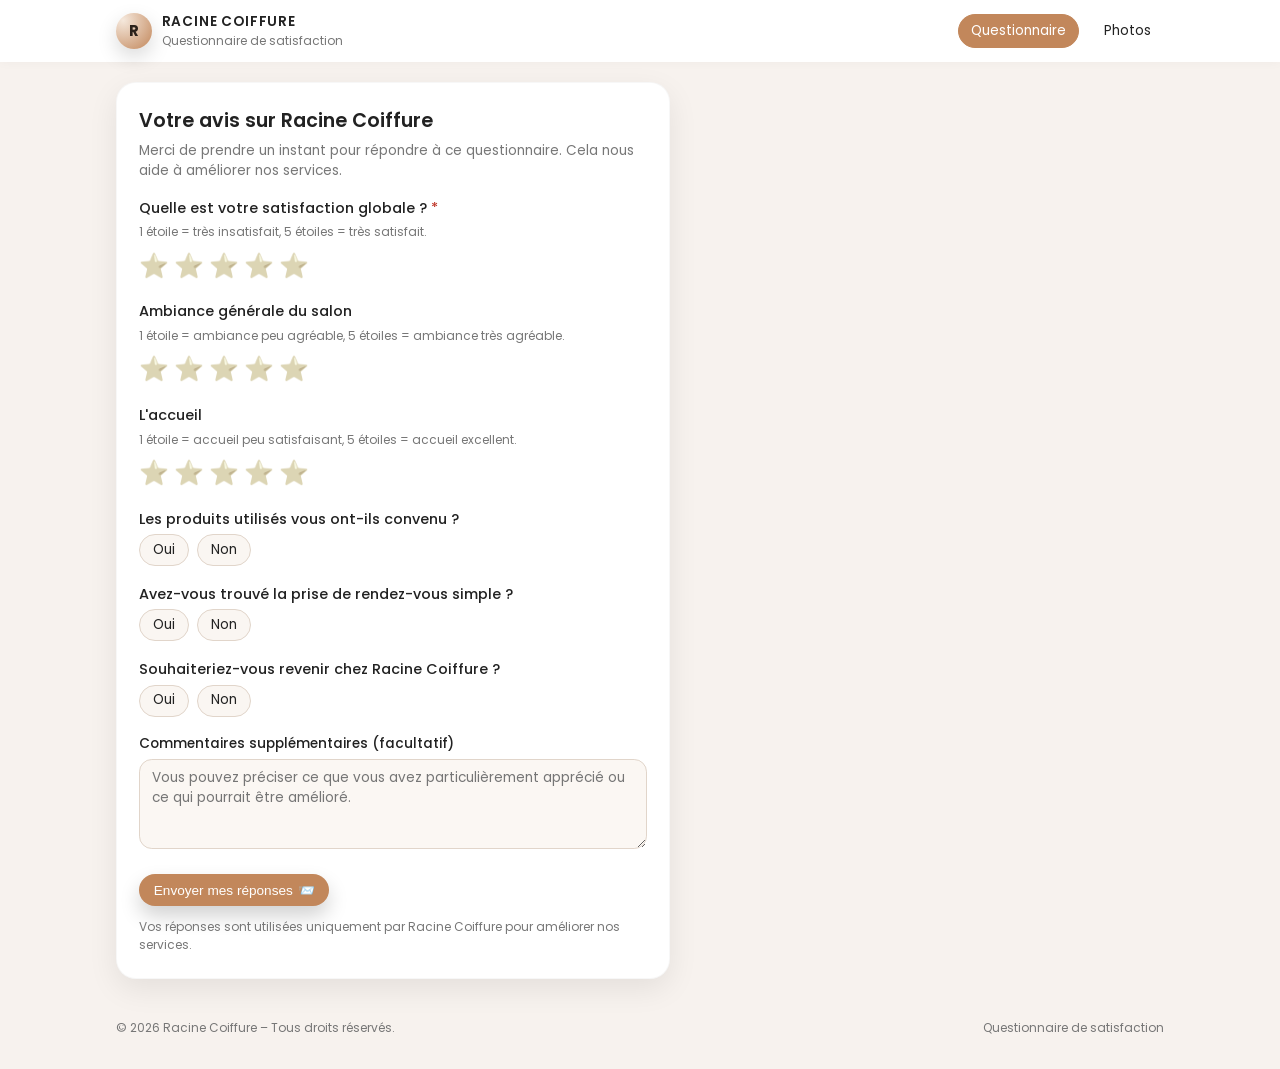
==== index.html @ 01e854f7 "modif lien script" ====
<!DOCTYPE html>
<html lang="fr">
<head>
  <meta charset="UTF-8" />
  <title>Racine Coiffure - Questionnaire de satisfaction</title>
  <meta name="viewport" content="width=device-width, initial-scale=1" />
  <meta name="description" content="Questionnaire de satisfaction Racine Coiffure." />

  <link rel="preconnect" href="https://fonts.googleapis.com">
  <link rel="preconnect" href="https://fonts.gstatic.com" crossorigin>
  <link href="https://fonts.googleapis.com/css2?family=Poppins:wght@300;400;500;600&display=swap" rel="stylesheet">

  <link rel="stylesheet" href="style.css">
</head>
<body>
  <!-- Header -->
  <header>
    <div class="header-inner">
      <div class="logo">
        <div class="logo-mark">R</div>
        <div class="logo-text">
          <span>Racine Coiffure</span>
          <span>Questionnaire de satisfaction</span>
        </div>
      </div>
      <nav class="main-nav">
        <a href="index.html" class="nav-link nav-link-active">Questionnaire</a>
        <a href="photos.html" class="nav-link">Photos</a>
      </nav>
    </div>
  </header>

  <main>
    <!-- Questionnaire uniquement -->
    <section id="enquete" class="card">
      <div class="card-header">
        <h1 class="card-title">Votre avis sur Racine Coiffure</h1>
        <p class="card-subtitle">
          Merci de prendre un instant pour répondre à ce questionnaire. Cela nous aide à améliorer nos services.
        </p>
      </div>

      <form
        id="surveyForm"
        novalidate
        action="https://script.google.com/macros/s/AKfycbyKgToUKzTLVcOclzdDYde37kdrP4rEwqYf3boz20fJmwS_ALIc5QPy9idqhuonbzZ2/exec"
        method="POST"
      >
        <!-- Satisfaction globale -->
        <fieldset>
          <legend>
            Quelle est votre satisfaction globale ? <span class="required">*</span>
          </legend>
          <p class="hint">1 étoile = très insatisfait, 5 étoiles = très satisfait.</p>
          <div class="stars" data-required="true">
            <!-- 1 à gauche, 5 à droite -->
            <input type="radio" name="rating_global" id="rating_global_1" value="1">
            <label for="rating_global_1" data-value="1">⭐</label>

            <input type="radio" name="rating_global" id="rating_global_2" value="2">
            <label for="rating_global_2" data-value="2">⭐</label>

            <input type="radio" name="rating_global" id="rating_global_3" value="3">
            <label for="rating_global_3" data-value="3">⭐</label>

            <input type="radio" name="rating_global" id="rating_global_4" value="4">
            <label for="rating_global_4" data-value="4">⭐</label>

            <input type="radio" name="rating_global" id="rating_global_5" value="5">
            <label for="rating_global_5" data-value="5">⭐</label>
          </div>
          <div class="error-inline" data-error-for="rating_global">
            Merci de renseigner votre satisfaction globale.
          </div>
        </fieldset>

        <!-- Ambiance générale -->
        <fieldset>
          <legend>Ambiance générale du salon</legend>
          <p class="hint">1 étoile = ambiance peu agréable, 5 étoiles = ambiance très agréable.</p>
          <div class="stars">
            <input type="radio" name="rating_ambiance" id="rating_ambiance_1" value="1">
            <label for="rating_ambiance_1" data-value="1">⭐</label>

            <input type="radio" name="rating_ambiance" id="rating_ambiance_2" value="2">
            <label for="rating_ambiance_2" data-value="2">⭐</label>

            <input type="radio" name="rating_ambiance" id="rating_ambiance_3" value="3">
            <label for="rating_ambiance_3" data-value="3">⭐</label>

            <input type="radio" name="rating_ambiance" id="rating_ambiance_4" value="4">
            <label for="rating_ambiance_4" data-value="4">⭐</label>

            <input type="radio" name="rating_ambiance" id="rating_ambiance_5" value="5">
            <label for="rating_ambiance_5" data-value="5">⭐</label>
          </div>
        </fieldset>

        <!-- Accueil -->
        <fieldset>
          <legend>L'accueil</legend>
          <p class="hint">1 étoile = accueil peu satisfaisant, 5 étoiles = accueil excellent.</p>
          <div class="stars">
            <input type="radio" name="rating_accueil" id="rating_accueil_1" value="1">
            <label for="rating_accueil_1" data-value="1">⭐</label>

            <input type="radio" name="rating_accueil" id="rating_accueil_2" value="2">
            <label for="rating_accueil_2" data-value="2">⭐</label>

            <input type="radio" name="rating_accueil" id="rating_accueil_3" value="3">
            <label for="rating_accueil_3" data-value="3">⭐</label>

            <input type="radio" name="rating_accueil" id="rating_accueil_4" value="4">
            <label for="rating_accueil_4" data-value="4">⭐</label>

            <input type="radio" name="rating_accueil" id="rating_accueil_5" value="5">
            <label for="rating_accueil_5" data-value="5">⭐</label>
          </div>
        </fieldset>

        <!-- Produits utilisés -->
        <fieldset>
          <legend>Les produits utilisés vous ont-ils convenu ?</legend>
          <div class="yesno-group">
            <label class="yesno-option">
              <input type="radio" name="produits_ok" value="oui">
              <span>Oui</span>
            </label>
            <label class="yesno-option">
              <input type="radio" name="produits_ok" value="non">
              <span>Non</span>
            </label>
          </div>
        </fieldset>

        <!-- Prise de rendez-vous -->
        <fieldset>
          <legend>Avez-vous trouvé la prise de rendez-vous simple ?</legend>
          <div class="yesno-group">
            <label class="yesno-option">
              <input type="radio" name="prise_rdv_ok" value="oui">
              <span>Oui</span>
            </label>
            <label class="yesno-option">
              <input type="radio" name="prise_rdv_ok" value="non">
              <span>Non</span>
            </label>
          </div>
        </fieldset>

        <!-- Souhait de revenir -->
        <fieldset>
          <legend>Souhaiteriez-vous revenir chez Racine Coiffure ?</legend>
          <div class="yesno-group">
            <label class="yesno-option">
              <input type="radio" name="revenir" value="oui">
              <span>Oui</span>
            </label>
            <label class="yesno-option">
              <input type="radio" name="revenir" value="non">
              <span>Non</span>
            </label>
          </div>
        </fieldset>

        <!-- Commentaires libres -->
        <div class="form-group">
          <label for="commentaires">
            Commentaires supplémentaires (facultatif)
          </label>
          <textarea id="commentaires" name="commentaires"
            placeholder="Vous pouvez préciser ce que vous avez particulièrement apprécié ou ce qui pourrait être amélioré."></textarea>
        </div>

        <!-- Bouton -->
        <div class="form-footer">
          <button type="submit" class="btn-primary">
            Envoyer mes réponses
            <span>📨</span>
          </button>
          <div id="formSuccess" class="success" aria-live="polite">
            <span>Merci, votre réponse a bien été enregistrée.</span>
          </div>
          <div id="formError" class="error-inline" style="margin-top:0;">
            Une erreur est survenue lors de l’envoi. Merci de réessayer plus tard.
          </div>
          <p class="small">
            Vos réponses sont utilisées uniquement par Racine Coiffure pour améliorer nos services.
          </p>
        </div>
      </form>
    </section>
  </main>

  <footer>
    <span>© <span id="year"></span> Racine Coiffure – Tous droits réservés.</span>
    <span>Questionnaire de satisfaction</span>
  </footer>

  <script src="app.js"></script>
</body>
</html>
---- style.css ----
:root {
  --primary: #c2875b;
  --primary-dark: #9e6a43;
  --bg: #f7f2ee;
  --text: #222222;
  --muted: #777777;
  --radius-lg: 1.25rem;
  --shadow-soft: 0 10px 30px rgba(0,0,0,0.08);
}

* {
  box-sizing: border-box;
  margin: 0;
  padding: 0;
}

body {
  font-family: "Poppins", system-ui, -apple-system, BlinkMacSystemFont, sans-serif;
  background: var(--bg);
  color: var(--text);
  line-height: 1.5;
}

a {
  color: inherit;
  text-decoration: none;
}

/* Header */
header {
  background: #ffffff;
  box-shadow: 0 1px 10px rgba(0,0,0,0.03);
}

.header-inner {
  max-width: 1080px;
  margin: 0 auto;
  padding: 0.75rem 1rem;
  display: flex;
  align-items: center;
  justify-content: space-between;
  gap: 1rem;
}

.logo {
  display: flex;
  align-items: center;
  gap: 0.6rem;
}

.logo-mark {
  width: 36px;
  height: 36px;
  border-radius: 999px;
  background: radial-gradient(circle at 20% 20%, #f5e8dc, #c2875b);
  display: flex;
  align-items: center;
  justify-content: center;
  font-weight: 700;
  color: #2b211a;
  box-shadow: 0 8px 20px rgba(0,0,0,0.15);
  font-size: 0.95rem;
}

.logo-text {
  display: flex;
  flex-direction: column;
}

.logo-text span:first-child {
  font-weight: 600;
  letter-spacing: 0.06em;
  font-size: 0.85rem;
  text-transform: uppercase;
}

.logo-text span:last-child {
  font-size: 0.75rem;
  color: var(--muted);
}

.main-nav {
  display: flex;
  align-items: center;
  gap: 0.75rem;
}

.nav-link {
  font-size: 0.85rem;
  padding: 0.35rem 0.75rem;
  border-radius: 999px;
  border: 1px solid transparent;
  background: transparent;
  transition: background 0.1s ease, border-color 0.1s ease, color 0.1s ease;
  white-space: nowrap;
}

.nav-link:hover {
  background: #f3ebe4;
  border-color: #e2d5ca;
}

.nav-link-active {
  background: var(--primary);
  border-color: var(--primary);
  color: #ffffff;
}

/* Bouton principal */
.btn-primary {
  background: var(--primary);
  border: none;
  color: white;
  font-size: 0.85rem;
  padding: 0.5rem 0.9rem;
  border-radius: 999px;
  cursor: pointer;
  display: inline-flex;
  align-items: center;
  gap: 0.3rem;
  box-shadow: 0 10px 20px rgba(0,0,0,0.18);
  transition: transform 0.1s ease, box-shadow 0.1s ease, background 0.1s ease;
  white-space: nowrap;
}

.btn-primary:hover {
  background: var(--primary-dark);
  transform: translateY(-1px);
  box-shadow: 0 14px 24px rgba(0,0,0,0.2);
}

.btn-primary:active {
  transform: translateY(0);
  box-shadow: 0 8px 16px rgba(0,0,0,0.18);
}

/* Layout global */
main {
  max-width: 1080px;
  margin: 1.25rem auto 2.5rem auto;
  padding: 0 1rem;
  display: grid;
  grid-template-columns: minmax(0, 1.2fr) minmax(0, 1fr);
  gap: 2rem;
}

/* Sur mobile : une seule colonne, questionnaire en premier */
@media (max-width: 900px) {
  main {
    grid-template-columns: minmax(0, 1fr);
    gap: 1.5rem;
  }

  .card {
    order: 1;
  }

  .hero {
    order: 2;
  }

  .header-inner {
    flex-direction: column;
    align-items: flex-start;
  }
}

@media (max-width: 600px) {
  .header-inner {
    align-items: center;
    text-align: center;
  }

  .logo {
    justify-content: center;
  }

  .main-nav {
    width: 100%;
    justify-content: center;
  }

  main {
    margin-top: 1rem;
  }
}

/* Section questionnaire / carte */
.card {
  background: #ffffff;
  border-radius: 1.25rem;
  padding: 1.25rem 1.1rem;
  box-shadow: var(--shadow-soft);
  border: 1px solid rgba(0,0,0,0.03);
}

@media (min-width: 901px) {
  .card {
    padding: 1.5rem 1.4rem;
  }
}

.card-header {
  margin-bottom: 1rem;
}

.card-title {
  font-size: 1.2rem;
  font-weight: 600;
}

.card-subtitle {
  font-size: 0.85rem;
  color: var(--muted);
  margin-top: 0.3rem;
}

/* Formulaire */
form {
  display: flex;
  flex-direction: column;
  gap: 1.1rem;
}

fieldset {
  border: none;
  padding: 0;
  margin: 0;
}

legend {
  font-size: 0.9rem;
  font-weight: 500;
  margin-bottom: 0.25rem;
}

.hint {
  font-size: 0.75rem;
  color: var(--muted);
  margin-bottom: 0.4rem;
}

/* Étoiles */
.stars {
  display: inline-flex;
  gap: 0.3rem;
  font-size: 1.5rem;
  cursor: pointer;
}

.stars input {
  display: none;
}
.stars label {
  filter: grayscale(0.8);
  transition: transform 0.1s ease, filter 0.1s ease;
}

/* Étoiles actives (clic) ou en survol (JS) */
.stars label.selected,
.stars label.hovered {
  filter: grayscale(0);
  transform: translateY(-1px) scale(1.05);
}


/* Oui / Non */
.yesno-group {
  display: inline-flex;
  gap: 0.5rem;
  flex-wrap: wrap;
}

.yesno-option {
  border-radius: 999px;
  border: 1px solid #e1d5ca;
  padding: 0.3rem 0.8rem;
  font-size: 0.85rem;
  display: inline-flex;
  align-items: center;
  cursor: pointer;
  background: #faf6f2;
  transition: background 0.1s ease, border-color 0.1s ease, transform 0.1s ease;
}

.yesno-option input {
  display: none;
}

.yesno-option.active {
  background: #f0e2d6;
  border-color: var(--primary);
  transform: translateY(-1px);
}

/* Champ commentaires */
.form-group {
  display: flex;
  flex-direction: column;
  gap: 0.25rem;
  font-size: 0.85rem;
}

.form-group label {
  font-weight: 500;
}

textarea {
  border-radius: 0.8rem;
  border: 1px solid #e1d5ca;
  padding: 0.55rem 0.7rem;
  font-family: inherit;
  font-size: 0.85rem;
  outline: none;
  background: #fbf7f3;
  transition: border-color 0.1s ease, box-shadow 0.1s ease, background 0.1s ease;
  min-height: 90px;
  resize: vertical;
}

textarea:focus {
  border-color: var(--primary);
  box-shadow: 0 0 0 1.5px rgba(194,135,91,0.25);
  background: #ffffff;
}

.required {
  color: #c0392b;
}

/* Pied du formulaire */
.form-footer {
  margin-top: 0.5rem;
  display: flex;
  align-items: center;
  gap: 0.75rem;
  flex-wrap: wrap;
  justify-content: flex-start;
}

@media (max-width: 600px) {
  .form-footer {
    flex-direction: column;
    align-items: flex-start;
  }
}

.small {
  font-size: 0.75rem;
  color: var(--muted);
}

.success {
  font-size: 0.8rem;
  color: #1b8a4c;
  display: none;
}

.success.visible {
  display: inline-flex;
  align-items: center;
  gap: 0.35rem;
}

.error-inline {
  display: none;
  font-size: 0.75rem;
  color: #c0392b;
  margin-top: 0.15rem;
}

.error-inline.visible {
  display: block;
}

/* Section hero (à côté du questionnaire) */
.hero {
  display: flex;
  flex-direction: column;
  gap: 1.2rem;
}

.hero-title {
  font-size: clamp(1.3rem, 3.5vw, 1.9rem);
  font-weight: 600;
}

.hero-subtitle {
  font-size: 0.9rem;
  color: var(--muted);
  max-width: 32rem;
}

.hero-photo-grid {
  display: grid;
  grid-template-columns: 1.2fr 1fr;
  gap: 0.5rem;
  align-items: stretch;
}

.hero-photo-grid img {
  width: 100%;
  height: 100%;
  object-fit: cover;
  border-radius: var(--radius-lg);
  box-shadow: var(--shadow-soft);
}

@media (max-width: 600px) {
  .hero-photo-grid {
    grid-template-columns: 1fr;
  }

  .hero-photo-grid img:first-child {
    height: 220px;
  }

  .hero-photo-grid img:last-child {
    height: 160px;
  }
}

.hero-note {
  font-size: 0.8rem;
  color: var(--muted);
}

/* Page photos */
.main-photos {
  max-width: 1080px;
  margin: 1.25rem auto 2.5rem auto;
  padding: 0 1rem;
}

.card-photos {
  display: flex;
  flex-direction: column;
  gap: 1.2rem;
}

.photo-grid {
  display: grid;
  grid-template-columns: repeat(2, minmax(0, 1fr));
  gap: 1rem;
}

@media (max-width: 700px) {
  .photo-grid {
    grid-template-columns: minmax(0, 1fr);
  }
}

.photo-item {
  border-radius: 1rem;
  overflow: hidden;
  background: #faf6f2;
  box-shadow: var(--shadow-soft);
  display: flex;
  flex-direction: column;
}

.photo-item img {
  width: 100%;
  height: 210px;
  object-fit: cover;
}

.photo-item figcaption {
  padding: 0.6rem 0.8rem;
  font-size: 0.85rem;
  color: #4b3a2e;
}

.photo-note {
  font-size: 0.8rem;
  color: var(--muted);
}

/* Footer */
footer {
  max-width: 1080px;
  margin: 0 auto 2rem auto;
  padding: 0 1rem;
  font-size: 0.75rem;
  color: var(--muted);
  display: flex;
  justify-content: space-between;
  gap: 0.5rem;
  flex-wrap: wrap;
}
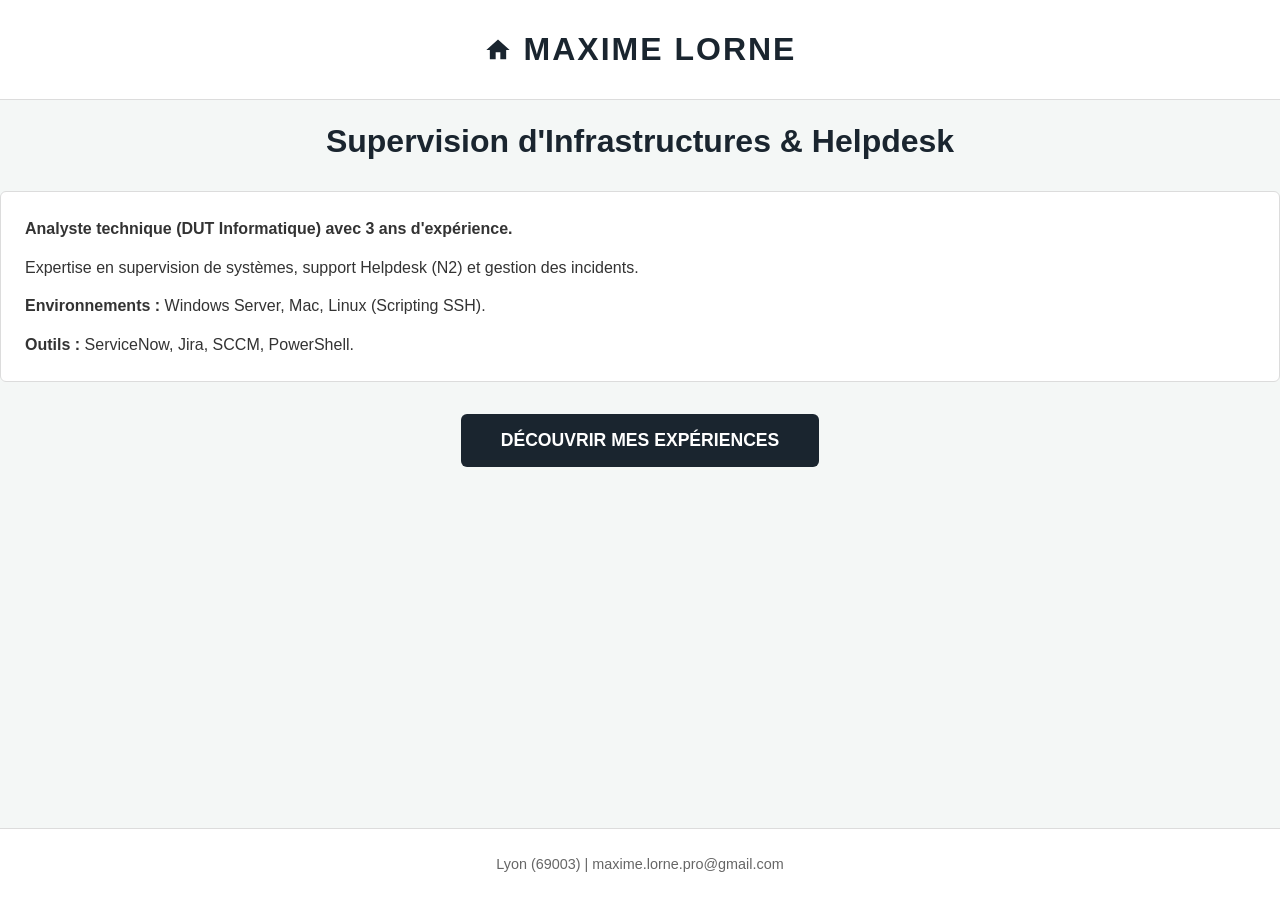
==== commit c860501b: "premier commit" ====
--- a/index.html
+++ b/index.html
@@ -1,202 +1,96 @@
 <!DOCTYPE html>
 <html lang="fr">
 <head>
-  <meta charset="UTF-8" />
-  <title>Racine Coiffure - Questionnaire de satisfaction</title>
-  <meta name="viewport" content="width=device-width, initial-scale=1" />
-  <meta name="description" content="Questionnaire de satisfaction Racine Coiffure." />
-
-  <link rel="preconnect" href="https://fonts.googleapis.com">
-  <link rel="preconnect" href="https://fonts.gstatic.com" crossorigin>
-  <link href="https://fonts.googleapis.com/css2?family=Poppins:wght@300;400;500;600&display=swap" rel="stylesheet">
-
-  <link rel="stylesheet" href="style.css">
+    <meta charset="UTF-8">
+    <meta name="viewport" content="width=device-width, initial-scale=1.0">
+    <title>Maxime Lorne - Portfolio</title>
+    <link rel="stylesheet" href="css/style.css">
 </head>
 <body>
-  <!-- Header -->
-  <header>
-    <div class="header-inner">
-      <div class="logo">
-        <div class="logo-mark">R</div>
-        <div class="logo-text">
-          <span>Racine Coiffure</span>
-          <span>Questionnaire de satisfaction</span>
+    <header>
+        <div class="header-content" id="btn-home">
+            <svg viewBox="0 0 24 24" class="home-icon">
+                <path d="M10 20v-6h4v6h5v-8h3L12 3 2 12h3v8z"/>
+            </svg>
+            <h1>MAXIME LORNE</h1>
         </div>
-      </div>
-      <nav class="main-nav">
-        <a href="index.html" class="nav-link nav-link-active">Questionnaire</a>
-        <a href="photos.html" class="nav-link">Photos</a>
-      </nav>
-    </div>
-  </header>
+    </header>
 
-  <main>
-    <!-- Questionnaire uniquement -->
-    <section id="enquete" class="card">
-      <div class="card-header">
-        <h1 class="card-title">Votre avis sur Racine Coiffure</h1>
-        <p class="card-subtitle">
-          Merci de prendre un instant pour répondre à ce questionnaire. Cela nous aide à améliorer nos services.
-        </p>
-      </div>
+    <main id="main-content">
+        <section id="vue-accueil" class="view active">
+            <div class="hero">
+                <h2>Supervision d'Infrastructures & Helpdesk</h2>
+                <div class="summary">
+                    <p><strong>Analyste technique (DUT Informatique) avec 3 ans d'expérience.</strong></p>
+                    <p>Expertise en supervision de systèmes, support Helpdesk (N2) et gestion des incidents.</p>
+                    <p><strong>Environnements :</strong> Windows Server, Mac, Linux (Scripting SSH).</p>
+                    <p><strong>Outils :</strong> ServiceNow, Jira, SCCM, PowerShell.</p>
+                </div>
+                <button id="btn-go-exp" class="cta-button">Découvrir mes Expériences</button>
+            </div>
+        </section>
 
-      <form
-        id="surveyForm"
-        novalidate
-        action="https://script.google.com/macros/s/AKfycbyKgToUKzTLVcOclzdDYde37kdrP4rEwqYf3boz20fJmwS_ALIc5QPy9idqhuonbzZ2/exec"
-        method="POST"
-      >
-        <!-- Satisfaction globale -->
-        <fieldset>
-          <legend>
-            Quelle est votre satisfaction globale ? <span class="required">*</span>
-          </legend>
-          <p class="hint">1 étoile = très insatisfait, 5 étoiles = très satisfait.</p>
-          <div class="stars" data-required="true">
-            <!-- 1 à gauche, 5 à droite -->
-            <input type="radio" name="rating_global" id="rating_global_1" value="1">
-            <label for="rating_global_1" data-value="1">⭐</label>
+        <section id="vue-experiences" class="view">
+            <h2>MES EXPÉRIENCES</h2>
+            
+            <nav class="exp-nav">
+                <button class="tab-btn" data-target="exp-areva">AREVA</button>
+                <button class="tab-btn" data-target="exp-airbus">AIRBUS</button>
+                <button class="tab-btn" data-target="exp-isi">ISI SOLUTIONS</button>
+                <button class="tab-btn active" data-target="exp-enedis">ENEDIS</button>
+            </nav>
 
-            <input type="radio" name="rating_global" id="rating_global_2" value="2">
-            <label for="rating_global_2" data-value="2">⭐</label>
+            <div class="exp-content-area">
+                
+                <div id="exp-areva" class="exp-pane">
+                    <h3>RÉFÉRENT ACTIVE DIRECTORY @ SPIE (Client : Areva)</h3>
+                    <p class="dates">Août 2021 - Septembre 2022</p>
+                    <ul>
+                        <li>Gestion et administration de l'Active Directory.</li>
+                        <li>Déploiement et installation logicielle via SCCM.</li>
+                        <li>Support sur un très large périmètre utilisateur.</li>
+                    </ul>
+                </div>
 
-            <input type="radio" name="rating_global" id="rating_global_3" value="3">
-            <label for="rating_global_3" data-value="3">⭐</label>
+                <div id="exp-airbus" class="exp-pane">
+                    <h3>SUPPORT IT N1/N2 @ SII (Client : Airbus DS)</h3>
+                    <p class="dates">Novembre 2023 - Mars 2024</p>
+                    <ul>
+                        <li>Support technique aux utilisateurs (Niveaux 1 et 2).</li>
+                        <li>Accompagnement et migration d'environnements vers Office 365.</li>
+                        <li>Masterisation de postes clients et configuration.</li>
+                        <li>Automatisation de tâches et scripting via PowerShell.</li>
+                    </ul>
+                </div>
 
-            <input type="radio" name="rating_global" id="rating_global_4" value="4">
-            <label for="rating_global_4" data-value="4">⭐</label>
+                <div id="exp-isi" class="exp-pane">
+                    <h3>TECHNICIEN SUPPORT N2 @ ISI SOLUTIONS</h3>
+                    <p class="dates">Décembre 2024 - Mars 2025</p>
+                    <ul>
+                        <li>Support informatique à distance sur environnements Windows et Mac.</li>
+                        <li>Gestion en autonomie du pôle d'assistance.</li>
+                        <li>Résolution d'incidents serveurs et administration des sessions RDS.</li>
+                    </ul>
+                </div>
 
-            <input type="radio" name="rating_global" id="rating_global_5" value="5">
-            <label for="rating_global_5" data-value="5">⭐</label>
-          </div>
-          <div class="error-inline" data-error-for="rating_global">
-            Merci de renseigner votre satisfaction globale.
-          </div>
-        </fieldset>
+                <div id="exp-enedis" class="exp-pane active">
+                    <h3>SUPERVISEUR IT @ HELPLINE (Client : Enedis, Welink)</h3>
+                    <p class="dates">Juin 2025 - Mai 2026</p>
+                    <ul>
+                        <li>Monitoring global d'infrastructures en environnement Windows.</li>
+                        <li>Gestion proactive des alertes et pilotage d'incidents via ServiceNow.</li>
+                        <li>Exécution de scripts SSH pour la maintenance et la vérification des serveurs.</li>
+                        <li>Environnement critique : roulements 3x8, 7j/7, gestion de crise.</li>
+                        <li><a href="recommandation.pdf" target="_blank" class="link-reco">[Consulter la Lettre de Recommandation]</a></li>
+                    </ul>
+                </div>
 
-        <!-- Ambiance générale -->
-        <fieldset>
-          <legend>Ambiance générale du salon</legend>
-          <p class="hint">1 étoile = ambiance peu agréable, 5 étoiles = ambiance très agréable.</p>
-          <div class="stars">
-            <input type="radio" name="rating_ambiance" id="rating_ambiance_1" value="1">
-            <label for="rating_ambiance_1" data-value="1">⭐</label>
+            </div>
+        </section>
+    </main>
 
-            <input type="radio" name="rating_ambiance" id="rating_ambiance_2" value="2">
-            <label for="rating_ambiance_2" data-value="2">⭐</label>
+    <footer>
+        <p>Lyon (69003) | maxime.lorne.pro@gmail.com</p>
+    </footer>
 
-            <input type="radio" name="rating_ambiance" id="rating_ambiance_3" value="3">
-            <label for="rating_ambiance_3" data-value="3">⭐</label>
-
-            <input type="radio" name="rating_ambiance" id="rating_ambiance_4" value="4">
-            <label for="rating_ambiance_4" data-value="4">⭐</label>
-
-            <input type="radio" name="rating_ambiance" id="rating_ambiance_5" value="5">
-            <label for="rating_ambiance_5" data-value="5">⭐</label>
-          </div>
-        </fieldset>
-
-        <!-- Accueil -->
-        <fieldset>
-          <legend>L'accueil</legend>
-          <p class="hint">1 étoile = accueil peu satisfaisant, 5 étoiles = accueil excellent.</p>
-          <div class="stars">
-            <input type="radio" name="rating_accueil" id="rating_accueil_1" value="1">
-            <label for="rating_accueil_1" data-value="1">⭐</label>
-
-            <input type="radio" name="rating_accueil" id="rating_accueil_2" value="2">
-            <label for="rating_accueil_2" data-value="2">⭐</label>
-
-            <input type="radio" name="rating_accueil" id="rating_accueil_3" value="3">
-            <label for="rating_accueil_3" data-value="3">⭐</label>
-
-            <input type="radio" name="rating_accueil" id="rating_accueil_4" value="4">
-            <label for="rating_accueil_4" data-value="4">⭐</label>
-
-            <input type="radio" name="rating_accueil" id="rating_accueil_5" value="5">
-            <label for="rating_accueil_5" data-value="5">⭐</label>
-          </div>
-        </fieldset>
-
-        <!-- Produits utilisés -->
-        <fieldset>
-          <legend>Les produits utilisés vous ont-ils convenu ?</legend>
-          <div class="yesno-group">
-            <label class="yesno-option">
-              <input type="radio" name="produits_ok" value="oui">
-              <span>Oui</span>
-            </label>
-            <label class="yesno-option">
-              <input type="radio" name="produits_ok" value="non">
-              <span>Non</span>
-            </label>
-          </div>
-        </fieldset>
-
-        <!-- Prise de rendez-vous -->
-        <fieldset>
-          <legend>Avez-vous trouvé la prise de rendez-vous simple ?</legend>
-          <div class="yesno-group">
-            <label class="yesno-option">
-              <input type="radio" name="prise_rdv_ok" value="oui">
-              <span>Oui</span>
-            </label>
-            <label class="yesno-option">
-              <input type="radio" name="prise_rdv_ok" value="non">
-              <span>Non</span>
-            </label>
-          </div>
-        </fieldset>
-
-        <!-- Souhait de revenir -->
-        <fieldset>
-          <legend>Souhaiteriez-vous revenir chez Racine Coiffure ?</legend>
-          <div class="yesno-group">
-            <label class="yesno-option">
-              <input type="radio" name="revenir" value="oui">
-              <span>Oui</span>
-            </label>
-            <label class="yesno-option">
-              <input type="radio" name="revenir" value="non">
-              <span>Non</span>
-            </label>
-          </div>
-        </fieldset>
-
-        <!-- Commentaires libres -->
-        <div class="form-group">
-          <label for="commentaires">
-            Commentaires supplémentaires (facultatif)
-          </label>
-          <textarea id="commentaires" name="commentaires"
-            placeholder="Vous pouvez préciser ce que vous avez particulièrement apprécié ou ce qui pourrait être amélioré."></textarea>
-        </div>
-
-        <!-- Bouton -->
-        <div class="form-footer">
-          <button type="submit" class="btn-primary">
-            Envoyer mes réponses
-            <span>📨</span>
-          </button>
-          <div id="formSuccess" class="success" aria-live="polite">
-            <span>Merci, votre réponse a bien été enregistrée.</span>
-          </div>
-          <div id="formError" class="error-inline" style="margin-top:0;">
-            Une erreur est survenue lors de l’envoi. Merci de réessayer plus tard.
-          </div>
-          <p class="small">
-            Vos réponses sont utilisées uniquement par Racine Coiffure pour améliorer nos services.
-          </p>
-        </div>
-      </form>
-    </section>
-  </main>
-
-  <footer>
-    <span>© <span id="year"></span> Racine Coiffure – Tous droits réservés.</span>
-    <span>Questionnaire de satisfaction</span>
-  </footer>
-
-  <script src="app.js"></script>
-</body>
-</html>
+    <script src="js
--- a/css/style.css
+++ b/css/style.css
@@ -0,0 +1,149 @@
+/* VARIABLES GLOBALES */
+:root {
+    --primary-color: #1a252f;
+    --accent-color: #3498db;
+    --bg-color: #f4f7f6;
+    --surface-color: #ffffff;
+    --border-color: #dcdcdc;
+    --text-main: #333333;
+    --text-muted: #666666;
+}
+
+* { box-sizing: border-box; margin: 0; padding: 0; }
+
+body { 
+    font-family: -apple-system, BlinkMacSystemFont, "Segoe UI", Roboto, Helvetica, Arial, sans-serif; 
+    background-color: var(--bg-color); 
+    color: var(--text-main); 
+    line-height: 1.6; 
+    display: flex; 
+    flex-direction: column; 
+    min-height: 100vh; 
+}
+
+/* HEADER & FOOTER */
+header, footer { 
+    text-align: center; 
+    padding: 1.5rem 1rem; 
+    background-color: var(--surface-color); 
+    border-bottom: 1px solid var(--border-color); 
+}
+footer { 
+    border-bottom: none; 
+    border-top: 1px solid var(--border-color); 
+    margin-top: auto; 
+    color: var(--text-muted); 
+    font-size: 0.9rem; 
+}
+.header-content {
+    display: inline-flex;
+    align-items: center;
+    justify-content: center;
+    cursor: pointer;
+    transition: opacity 0.2s;
+}
+.header-content:active {
+    opacity: 0.7;
+}
+.home-icon {
+    width: 28px;
+    height: 28px;
+    margin-right: 12px;
+    fill: var(--primary-color);
+}
+header h1 { 
+    font-size: 1.5rem; 
+    letter-spacing: 2px; 
+    color: var(--primary-color); 
+    margin: 0;
+}
+
+/* SYSTEME DE VUES (Single Page Application) */
+.view { display: none; animation: fadeIn 0.3s ease-in-out; }
+.view.active { display: block; }
+@keyframes fadeIn { from { opacity: 0; transform: translateY(5px); } to { opacity: 1; transform: translateY(0); } }
+
+/* PAGE 1 : ACCUEIL */
+.hero { padding: 1rem 0; text-align: center; }
+.hero h2 { font-size: 1.5rem; margin-bottom: 1.5rem; color: var(--primary-color); }
+.summary { 
+    background: var(--surface-color); 
+    padding: 1.5rem; 
+    border-radius: 6px; 
+    border: 1px solid var(--border-color); 
+    margin-bottom: 2rem; 
+    text-align: left; 
+}
+.summary p { margin-bottom: 0.8rem; }
+.summary p:last-child { margin-bottom: 0; }
+
+.cta-button { 
+    display: block; 
+    width: 100%; 
+    padding: 1.2rem; 
+    font-size: 1.1rem; 
+    font-weight: bold; 
+    background-color: var(--primary-color); 
+    color: white; 
+    border: none; 
+    border-radius: 6px; 
+    cursor: pointer; 
+    text-transform: uppercase; 
+}
+.cta-button:active { background-color: var(--accent-color); }
+
+/* PAGE 2 : EXPERIENCES */
+#vue-experiences h2 { text-align: center; margin-bottom: 1.5rem; font-size: 1.3rem; color: var(--primary-color); letter-spacing: 1px; }
+
+.exp-nav { 
+    display: flex; 
+    overflow-x: auto; 
+    gap: 0.5rem; 
+    padding-bottom: 0.5rem; 
+    margin-bottom: 1.5rem; 
+    border-bottom: 2px solid var(--border-color); 
+    /* Améliore le scroll sur mobile */
+    -webkit-overflow-scrolling: touch; 
+    scrollbar-width: none; 
+}
+.exp-nav::-webkit-scrollbar { display: none; }
+
+.tab-btn { 
+    flex: 0 0 auto; 
+    padding: 0.8rem 1rem; 
+    background: transparent; 
+    border: none; 
+    font-size: 0.95rem; 
+    font-weight: 600; 
+    color: var(--text-muted); 
+    cursor: pointer; 
+    text-transform: uppercase; 
+    border-bottom: 3px solid transparent; 
+    margin-bottom: -2px; 
+}
+.tab-btn.active { color: var(--primary-color); border-bottom-color: var(--primary-color); }
+
+.exp-content-area { 
+    background: var(--surface-color); 
+    border: 1px solid var(--border-color); 
+    padding: 1.5rem; 
+}
+.exp-pane { display: none; }
+.exp-pane.active { display: block; }
+
+.exp-pane h3 { font-size: 1.1rem; margin-bottom: 0.2rem; color: var(--primary-color); }
+.dates { font-size: 0.9rem; color: var(--text-muted); margin-bottom: 1rem; }
+.exp-pane ul { padding-left: 1.2rem; margin-bottom: 1rem; }
+.exp-pane li { margin-bottom: 0.5rem; }
+.link-reco { display: inline-block; margin-top: 0.5rem; font-weight: bold; color: var(--accent-color); text-decoration: none; }
+
+/* ADAPTATION ORDINATEUR (Desktop) */
+@media (min-width: 768px) {
+    header h1 { font-size: 2rem; }
+    .hero h2 { font-size: 2rem; }
+    .cta-button { width: auto; padding: 1rem 2.5rem; margin: 0 auto; }
+    /* Centre les onglets et désactive le scroll horizontal */
+    .exp-nav { justify-content: center; overflow-x: visible; }
+    .exp-content-area { padding: 2.5rem; }
+    .exp-pane h3 { font-size: 1.3rem; }
+}
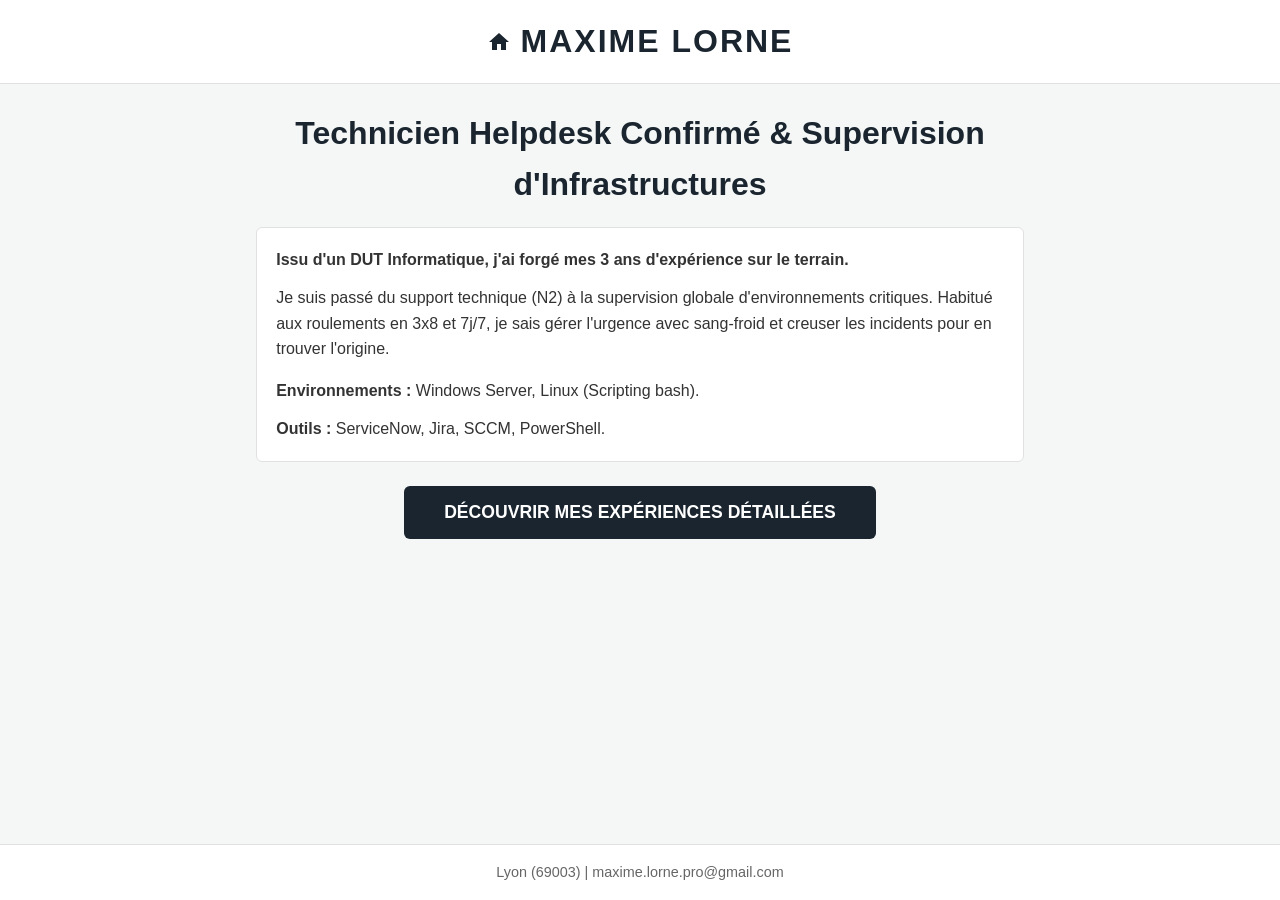
==== commit b0b85b0f: "bordures sur les côtés ajoutées" ====
--- a/index.html
+++ b/index.html
@@ -19,69 +19,80 @@
     <main id="main-content">
         <section id="vue-accueil" class="view active">
             <div class="hero">
-                <h2>Supervision d'Infrastructures & Helpdesk</h2>
+                <h2>Technicien Helpdesk Confirmé & Supervision d'Infrastructures</h2>
+                
                 <div class="summary">
-                    <p><strong>Analyste technique (DUT Informatique) avec 3 ans d'expérience.</strong></p>
-                    <p>Expertise en supervision de systèmes, support Helpdesk (N2) et gestion des incidents.</p>
-                    <p><strong>Environnements :</strong> Windows Server, Mac, Linux (Scripting SSH).</p>
+                    <p><strong>Issu d'un DUT Informatique, j'ai forgé mes 3 ans d'expérience sur le terrain.</strong></p>
+                    <p>Je suis passé du support technique (N2) à la supervision globale d'environnements critiques. Habitué aux roulements en 3x8 et 7j/7, je sais gérer l'urgence avec sang-froid et creuser les incidents pour en trouver l'origine.</p>
+                    
+                    <p style="margin-top: 1rem;"><strong>Environnements :</strong> Windows Server, Linux (Scripting bash).</p>
                     <p><strong>Outils :</strong> ServiceNow, Jira, SCCM, PowerShell.</p>
                 </div>
-                <button id="btn-go-exp" class="cta-button">Découvrir mes Expériences</button>
+                
+                <button id="btn-go-exp" class="cta-button">Découvrir mes Expériences Détaillées</button>
             </div>
         </section>
 
         <section id="vue-experiences" class="view">
-            <h2>MES EXPÉRIENCES</h2>
+            <h2 id="titre-experience-active">ENEDIS</h2>
             
             <nav class="exp-nav">
+                <button class="tab-btn" data-target="exp-enedis" style="display: none;">ENEDIS</button>
+                <button class="tab-btn" data-target="exp-isi">ISI SOLUTIONS</button>
+                <button class="tab-btn" data-target="exp-airbus">AIRBUS</button>
                 <button class="tab-btn" data-target="exp-areva">AREVA</button>
-                <button class="tab-btn" data-target="exp-airbus">AIRBUS</button>
-                <button class="tab-btn" data-target="exp-isi">ISI SOLUTIONS</button>
-                <button class="tab-btn active" data-target="exp-enedis">ENEDIS</button>
             </nav>
 
             <div class="exp-content-area">
                 
                 <div id="exp-areva" class="exp-pane">
-                    <h3>RÉFÉRENT ACTIVE DIRECTORY @ SPIE (Client : Areva)</h3>
+                    <h3>RÉFÉRENT ACTIVE DIRECTORY SPIE (Client : Areva, 30 000 utilisateurs) [TOULOUSE]</h3>
                     <p class="dates">Août 2021 - Septembre 2022</p>
                     <ul>
                         <li>Gestion et administration de l'Active Directory.</li>
                         <li>Déploiement et installation logicielle via SCCM.</li>
-                        <li>Support sur un très large périmètre utilisateur.</li>
+                        <li>Support N1 à distance sur un très large périmètre utilisateur.</li>
+                        <li>Rythme d'appel soutenu, 5 minutes par appel.</li>
                     </ul>
                 </div>
 
                 <div id="exp-airbus" class="exp-pane">
-                    <h3>SUPPORT IT N1/N2 @ SII (Client : Airbus DS)</h3>
+                    <h3>SUPPORT IT N1/N2 SII (Client : Airbus DS, 300 utilisateurs) [TOULOUSE]</h3>
                     <p class="dates">Novembre 2023 - Mars 2024</p>
                     <ul>
-                        <li>Support technique aux utilisateurs (Niveaux 1 et 2).</li>
+                        <li>Support technique aux utilisateurs (Niveaux 1 et 2) à distance et sur place.</li>
                         <li>Accompagnement et migration d'environnements vers Office 365.</li>
                         <li>Masterisation de postes clients et configuration.</li>
                         <li>Automatisation de tâches et scripting via PowerShell.</li>
+                        <li>Rythme d'appel léger. Pas de temps requis pour traiter l'appel.</li>
                     </ul>
                 </div>
 
                 <div id="exp-isi" class="exp-pane">
-                    <h3>TECHNICIEN SUPPORT N2 @ ISI SOLUTIONS</h3>
+                    <h3>TECHNICIEN SUPPORT N2 chez ISI SOLUTIONS, environ 100 utilisateurs. [ANNECY]</h3>
                     <p class="dates">Décembre 2024 - Mars 2025</p>
                     <ul>
                         <li>Support informatique à distance sur environnements Windows et Mac.</li>
                         <li>Gestion en autonomie du pôle d'assistance.</li>
                         <li>Résolution d'incidents serveurs et administration des sessions RDS.</li>
+                        <li>Préparation et déploiement de mini-PC (Intel NUC)</li>
                     </ul>
                 </div>
 
                 <div id="exp-enedis" class="exp-pane active">
-                    <h3>SUPERVISEUR IT @ HELPLINE (Client : Enedis, Welink)</h3>
+                    <h3>SUPERVISEUR IT HELPLINE (Client : Enedis) [LYON]</h3>
                     <p class="dates">Juin 2025 - Mai 2026</p>
                     <ul>
                         <li>Monitoring global d'infrastructures en environnement Windows.</li>
                         <li>Gestion proactive des alertes et pilotage d'incidents via ServiceNow.</li>
                         <li>Exécution de scripts SSH pour la maintenance et la vérification des serveurs.</li>
                         <li>Environnement critique : roulements 3x8, 7j/7, gestion de crise.</li>
-                        <li><a href="recommandation.pdf" target="_blank" class="link-reco">[Consulter la Lettre de Recommandation]</a></li>
+                        <div style="margin-top: 20px; text-align: left;">
+                            <a href="recommandation.PNG" target="_blank" style="display: block; width: 100%;">
+                                <img src="recommandation.PNG" alt="Lettre de recommandation Enedis" style="width: 100%; max-width: 600px; height: auto; border: 1px solid var(--border-color); border-radius: 6px; box-shadow: 0 4px 6px rgba(0,0,0,0.05);">
+                            </a>
+                            <p style="font-size: 0.85em; color: var(--text-muted); margin-top: 8px; font-style: italic;">Cliquez sur la lettre pour l'afficher en plein écran</p>
+                        </div>
                     </ul>
                 </div>
 
@@ -93,4 +104,6 @@
         <p>Lyon (69003) | maxime.lorne.pro@gmail.com</p>
     </footer>
 
-    <script src="js+    <script src="js/script.js"></script>
+</body>
+</html>
--- a/css/style.css
+++ b/css/style.css
@@ -1,10 +1,10 @@
 /* VARIABLES GLOBALES */
 :root {
-    --primary-color: #1a252f;
-    --accent-color: #3498db;
-    --bg-color: #f4f7f6;
-    --surface-color: #ffffff;
-    --border-color: #dcdcdc;
+    --primary-color: #1a252f; /* Bleu-gris foncé, pro */
+    --accent-color: #3498db;  /* Bleu plus vif pour les liens */
+    --bg-color: #f4f7f6;      /* Fond légèrement gris pour détacher les blocs */
+    --surface-color: #ffffff; /* Fond des blocs blanc */
+    --border-color: #e1e1e1;  /* Bordures très claires */
     --text-main: #333333;
     --text-muted: #666666;
 }
@@ -24,7 +24,7 @@
 /* HEADER & FOOTER */
 header, footer { 
     text-align: center; 
-    padding: 1.5rem 1rem; 
+    padding: 1rem; /* Réduit pour gagner de la place */
     background-color: var(--surface-color); 
     border-bottom: 1px solid var(--border-color); 
 }
@@ -40,38 +40,42 @@
     align-items: center;
     justify-content: center;
     cursor: pointer;
-    transition: opacity 0.2s;
-}
-.header-content:active {
-    opacity: 0.7;
 }
 .home-icon {
-    width: 28px;
-    height: 28px;
-    margin-right: 12px;
+    width: 24px;
+    height: 24px;
+    margin-right: 10px;
     fill: var(--primary-color);
 }
 header h1 { 
-    font-size: 1.5rem; 
+    font-size: 1.3rem; 
     letter-spacing: 2px; 
     color: var(--primary-color); 
     margin: 0;
 }
 
-/* SYSTEME DE VUES (Single Page Application) */
+main { 
+    padding: 1rem; /* Espace grandement réduit sur les côtés et en haut */
+    width: 100%; 
+    max-width: 800px; 
+    margin: 0 auto; 
+    flex: 1; 
+}
+
+/* SYSTEME DE VUES (Single Page Application) - RÉINTÉGRÉ */
 .view { display: none; animation: fadeIn 0.3s ease-in-out; }
 .view.active { display: block; }
 @keyframes fadeIn { from { opacity: 0; transform: translateY(5px); } to { opacity: 1; transform: translateY(0); } }
 
 /* PAGE 1 : ACCUEIL */
-.hero { padding: 1rem 0; text-align: center; }
-.hero h2 { font-size: 1.5rem; margin-bottom: 1.5rem; color: var(--primary-color); }
+.hero { padding: 0.5rem 0; text-align: center; } /* Moins d'espace au-dessus du titre */
+.hero h2 { font-size: 1.4rem; margin-bottom: 1rem; color: var(--primary-color); }
 .summary { 
     background: var(--surface-color); 
-    padding: 1.5rem; 
+    padding: 1.2rem; /* Boîte plus resserrée */
     border-radius: 6px; 
     border: 1px solid var(--border-color); 
-    margin-bottom: 2rem; 
+    margin-bottom: 1.5rem; 
     text-align: left; 
 }
 .summary p { margin-bottom: 0.8rem; }
@@ -97,31 +101,32 @@
 
 .exp-nav { 
     display: flex; 
-    overflow-x: auto; 
-    gap: 0.5rem; 
-    padding-bottom: 0.5rem; 
+    flex-wrap: wrap; /* Autorise le passage à la ligne si l'écran est trop petit */
+    justify-content: center;
+    gap: 0.8rem; 
+    padding-bottom: 1rem; 
     margin-bottom: 1.5rem; 
     border-bottom: 2px solid var(--border-color); 
-    /* Améliore le scroll sur mobile */
-    -webkit-overflow-scrolling: touch; 
-    scrollbar-width: none; 
 }
-.exp-nav::-webkit-scrollbar { display: none; }
 
 .tab-btn { 
-    flex: 0 0 auto; 
-    padding: 0.8rem 1rem; 
+    display: inline-block;
+    padding: 0.6rem 0.8rem; 
     background: transparent; 
-    border: none; 
-    font-size: 0.95rem; 
+    border: 1px solid var(--border-color); /* Ajout d'une bordure pour ressembler à de vrais boutons */
+    border-radius: 4px;
+    font-size: 0.85rem; 
     font-weight: 600; 
     color: var(--text-muted); 
     cursor: pointer; 
     text-transform: uppercase; 
-    border-bottom: 3px solid transparent; 
-    margin-bottom: -2px; 
+    transition: all 0.2s;
 }
-.tab-btn.active { color: var(--primary-color); border-bottom-color: var(--primary-color); }
+.tab-btn:hover {
+    background: #eaeaea;
+    color: var(--primary-color);
+}
+/* On supprime la classe .active pour les boutons puisqu'ils disparaissent quand ils sont actifs */
 
 .exp-content-area { 
     background: var(--surface-color); 
